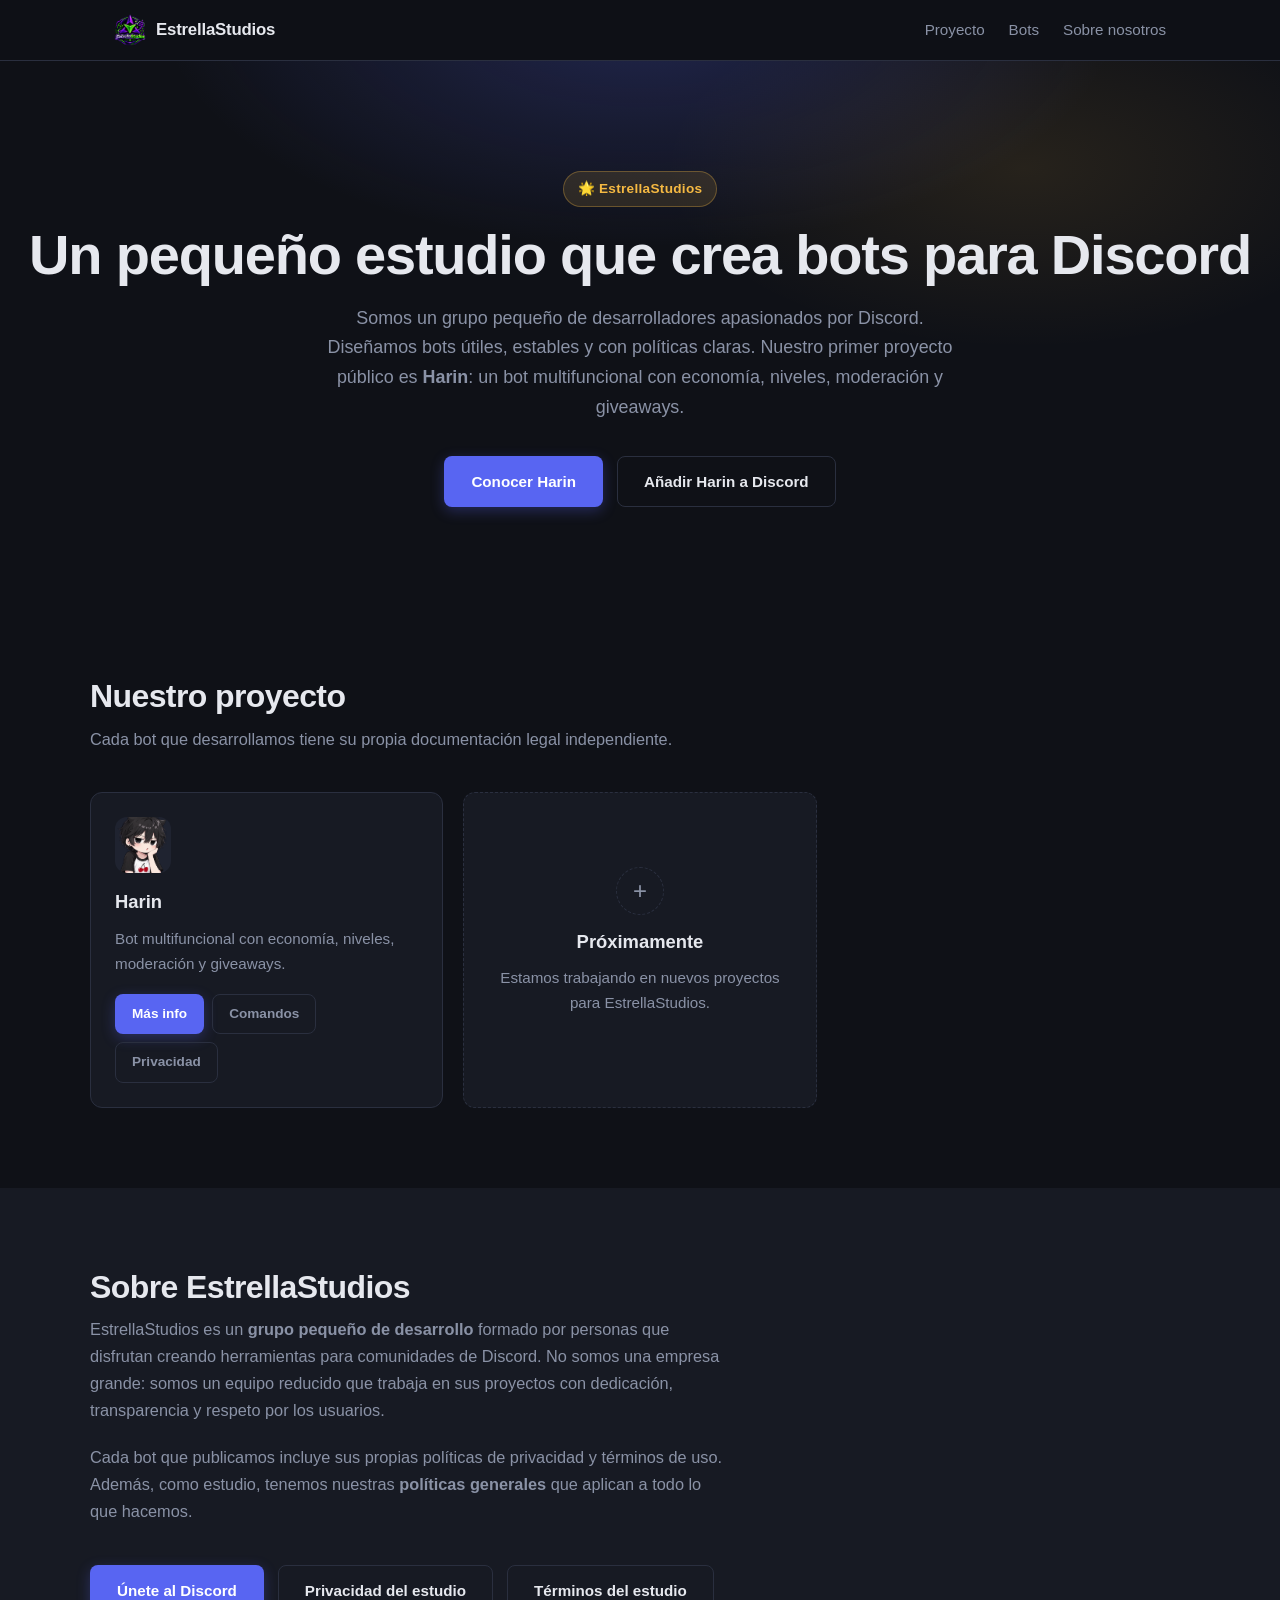
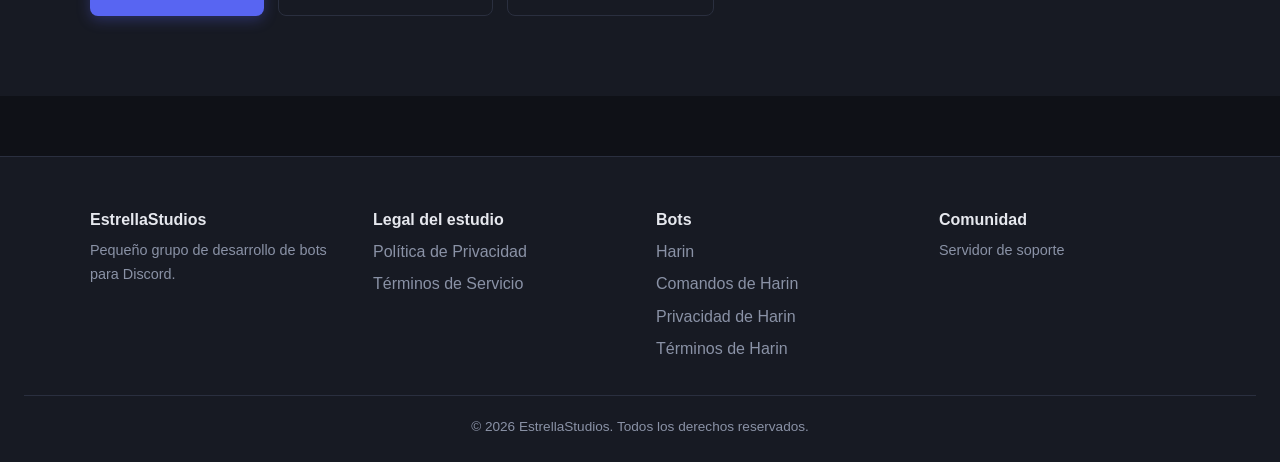
==== index.html @ bfef8b17 "web" ====
<!DOCTYPE html>
<html lang="es">
<head>
    <meta charset="UTF-8">
    <meta name="viewport" content="width=device-width, initial-scale=1.0">
    <title>EstrellaStudios — Bots para Discord</title>
    <meta name="description" content="EstrellaStudios es un pequeño grupo de desarrollo que crea bots para Discord. Conoce Harin, nuestro bot multifuncional con economía, niveles, moderación y giveaways.">
    <meta property="og:title" content="EstrellaStudios — Bots para Discord">
    <meta property="og:description" content="Pequeño grupo de desarrollo dedicado a crear bots para Discord.">
    <meta property="og:type" content="website">
    <link rel="icon" href="assets/img/logo.png" type="image/png">
    <link rel="apple-touch-icon" href="assets/img/logo.png">
    <link rel="stylesheet" href="assets/css/style.css">
</head>
<body>
    <nav class="navbar">
        <div class="nav-container">
            <a href="index.html" class="brand">
                <img src="assets/img/logo.png" alt="EstrellaStudios" height="32">
                <span>EstrellaStudios</span>
            </a>
            <button class="nav-toggle" aria-label="Abrir menú" onclick="document.body.classList.toggle('nav-open')">☰</button>
            <ul class="nav-links">
                <li><a href="#projects">Proyecto</a></li>
                <li><a href="bots/">Bots</a></li>
                <li><a href="#about">Sobre nosotros</a></li>
            </ul>
        </div>
    </nav>

    <header class="hero-home">
        <div class="hero-content">
            <span class="badge">🌟 EstrellaStudios</span>
            <h1>Un pequeño estudio que crea bots para Discord</h1>
            <p class="lead">
                Somos un grupo pequeño de desarrolladores apasionados por Discord.
                Diseñamos bots útiles, estables y con políticas claras.
                Nuestro primer proyecto público es <strong>Harin</strong>: un bot
                multifuncional con economía, niveles, moderación y giveaways.
            </p>
            <div class="hero-actions">
                <a href="bots/harin/" class="btn btn-primary">Conocer Harin</a>
                <a href="https://discord.com/oauth2/authorize?client_id=786265734493503530&scope=bot%20applications.commands"
                   class="btn btn-secondary" target="_blank" rel="noopener">
                    Añadir Harin a Discord
                </a>
            </div>
        </div>
    </header>

    <section id="projects" class="section">
        <div class="container">
            <h2 class="section-title">Nuestro proyecto</h2>
            <p class="section-subtitle">
                Cada bot que desarrollamos tiene su propia documentación legal independiente.
            </p>

            <div class="bot-grid">
                <article class="bot-card">
                    <img src="assets/img/bots/harin.png" alt="Harin" class="bot-logo"
                         onerror="this.style.display='none'">
                    <h3>Harin</h3>
                    <p>Bot multifuncional con economía, niveles, moderación y giveaways.</p>
                    <div class="bot-links">
                        <a href="bots/harin/" class="btn btn-small btn-primary">Más info</a>
                        <a href="bots/harin/commands.html" class="btn btn-small btn-ghost">Comandos</a>
                        <a href="bots/harin/privacy.html" class="btn btn-small btn-ghost">Privacidad</a>
                    </div>
                </article>

                <article class="bot-card bot-card-placeholder">
                    <div class="placeholder-icon">+</div>
                    <h3>Próximamente</h3>
                    <p>Estamos trabajando en nuevos proyectos para EstrellaStudios.</p>
                </article>
            </div>
        </div>
    </section>

    <section id="about" class="section section-alt">
        <div class="container">
            <h2 class="section-title">Sobre EstrellaStudios</h2>
            <p class="section-subtitle">
                EstrellaStudios es un <strong>grupo pequeño de desarrollo</strong> formado por
                personas que disfrutan creando herramientas para comunidades de Discord.
                No somos una empresa grande: somos un equipo reducido que trabaja en sus
                proyectos con dedicación, transparencia y respeto por los usuarios.
            </p>
            <p class="section-subtitle">
                Cada bot que publicamos incluye sus propias políticas de privacidad y términos
                de uso. Además, como estudio, tenemos nuestras <strong>políticas generales</strong>
                que aplican a todo lo que hacemos.
            </p>
            <div class="hero-actions" style="justify-content:flex-start;">
                <a href="https://discord.gg/yXWedmuSxE" class="btn btn-primary" target="_blank" rel="noopener">
                    Únete al Discord
                </a>
                <a href="estudio/privacy.html" class="btn btn-secondary">Privacidad del estudio</a>
                <a href="estudio/terms.html" class="btn btn-secondary">Términos del estudio</a>
            </div>
        </div>
    </section>

    <footer class="footer">
        <div class="container footer-grid">
            <div>
                <strong>EstrellaStudios</strong>
                <p class="footer-text">Pequeño grupo de desarrollo de bots para Discord.</p>
            </div>
            <div>
                <strong>Legal del estudio</strong>
                <ul>
                    <li><a href="estudio/privacy.html">Política de Privacidad</a></li>
                    <li><a href="estudio/terms.html">Términos de Servicio</a></li>
                </ul>
            </div>
            <div>
                <strong>Bots</strong>
                <ul>
                    <li><a href="bots/harin/">Harin</a></li>
                    <li><a href="bots/harin/commands.html">Comandos de Harin</a></li>
                    <li><a href="bots/harin/privacy.html">Privacidad de Harin</a></li>
                    <li><a href="bots/harin/terms.html">Términos de Harin</a></li>
                </ul>
            </div>
            <div>
                <strong>Comunidad</strong>
                <p class="footer-text">
                    <a href="https://discord.gg/yXWedmuSxE" target="_blank" rel="noopener">Servidor de soporte</a>
                </p>
            </div>
        </div>
        <div class="footer-bottom">© 2026 EstrellaStudios. Todos los derechos reservados.</div>
    </footer>

    <script src="assets/js/main.js"></script>
</body>
</html>
---- assets/css/style.css ----
/* ============================================
   EstrellaStudios — Estilos globales
   ============================================ */

:root {
    --color-bg: #0f1117;
    --color-surface: #171a23;
    --color-surface-2: #1f2330;
    --color-border: #2a2f3f;
    --color-text: #e6e8ee;
    --color-muted: #8a92a6;
    --color-primary: #5865F2;
    --color-primary-hover: #4752c4;
    --color-accent: #f5b942;
    --radius: 12px;
    --radius-sm: 8px;
    --shadow: 0 8px 24px rgba(0,0,0,.35);
    --shadow-sm: 0 4px 12px rgba(0,0,0,.25);
    --transition: .18s ease;
}

* { margin: 0; padding: 0; box-sizing: border-box; }

html, body {
    background: var(--color-bg);
    color: var(--color-text);
    font-family: -apple-system, BlinkMacSystemFont, "Segoe UI", Roboto, Inter, sans-serif;
    line-height: 1.65;
    -webkit-font-smoothing: antialiased;
    scroll-behavior: smooth;
}

a { color: var(--color-primary); text-decoration: none; transition: color var(--transition); }
a:hover { color: var(--color-primary-hover); }

/* ============ NAVBAR ============ */
.navbar {
    position: sticky; top: 0; z-index: 50;
    background: rgba(15,17,23,.85);
    backdrop-filter: blur(12px);
    -webkit-backdrop-filter: blur(12px);
    border-bottom: 1px solid var(--color-border);
}
.nav-container {
    max-width: 1100px; margin: 0 auto; padding: 14px 24px;
    display: flex; align-items: center; justify-content: space-between;
    position: relative;
}
.brand {
    display: flex; align-items: center; gap: 10px;
    color: var(--color-text); font-weight: 700;
    font-size: 1.05rem; letter-spacing: -.2px;
}
.brand img { border-radius: 6px; }
.nav-links { display: flex; gap: 24px; list-style: none; }
.nav-links a { color: var(--color-muted); font-size: .95rem; }
.nav-links a:hover { color: var(--color-text); }
.nav-toggle {
    display: none;
    background: transparent; border: 1px solid var(--color-border);
    color: var(--color-text); font-size: 1.2rem;
    padding: 6px 12px; border-radius: var(--radius-sm); cursor: pointer;
    transition: border-color var(--transition);
}
.nav-toggle:hover { border-color: var(--color-primary); }

/* ============ HERO HOME ============ */
.hero-home {
    padding: 110px 24px 90px;
    text-align: center;
    background:
      radial-gradient(800px 400px at 50% -10%, rgba(88,101,242,.25), transparent 60%),
      radial-gradient(600px 300px at 80% 20%, rgba(245,185,66,.10), transparent 60%);
}
.hero-home h1 {
    font-size: clamp(2rem, 5vw, 3.5rem);
    letter-spacing: -1.2px;
    line-height: 1.15;
    margin: 16px 0;
}
.hero-home .lead {
    color: var(--color-muted); max-width: 660px;
    margin: 0 auto 34px; font-size: 1.12rem;
}
.hero-actions {
    display: flex; gap: 14px; justify-content: center; flex-wrap: wrap;
}

.badge {
    display: inline-block;
    padding: 6px 14px;
    background: rgba(245,185,66,.12);
    color: var(--color-accent);
    border: 1px solid rgba(245,185,66,.3);
    border-radius: 999px;
    font-size: .85rem;
    font-weight: 600;
    letter-spacing: .3px;
}

/* ============ BOTONES ============ */
.btn {
    display: inline-block;
    padding: 12px 26px;
    border-radius: var(--radius-sm);
    font-weight: 600;
    font-size: .95rem;
    transition: transform var(--transition), background var(--transition), border-color var(--transition), box-shadow var(--transition);
    border: 1px solid transparent;
    cursor: pointer;
    white-space: nowrap;
}
.btn:hover { transform: translateY(-1px); }

/* Forzamos los colores correctos de botones, incluso dentro de .card */
.btn-primary,
a.btn-primary {
    background: var(--color-primary);
    color: #fff;
    box-shadow: 0 4px 14px rgba(88,101,242,.3);
}
.btn-primary:hover,
a.btn-primary:hover {
    background: var(--color-primary-hover);
    color: #fff;
    box-shadow: 0 6px 18px rgba(88,101,242,.4);
}

.btn-secondary,
a.btn-secondary {
    background: transparent;
    color: var(--color-text);
    border-color: var(--color-border);
}
.btn-secondary:hover,
a.btn-secondary:hover {
    border-color: var(--color-primary);
    color: var(--color-text);
}

.btn-small { padding: 8px 16px; font-size: .85rem; }

.btn-ghost,
a.btn-ghost {
    background: transparent;
    border: 1px solid var(--color-border);
    color: var(--color-muted);
}
.btn-ghost:hover,
a.btn-ghost:hover {
    border-color: var(--color-primary);
    color: var(--color-text);
}

/* ============ SECCIONES ============ */
.section { padding: 80px 24px; }
.section-alt { background: var(--color-surface); }
.container { max-width: 1100px; margin: 0 auto; }
.section-title {
    font-size: 2rem; margin-bottom: 10px;
    letter-spacing: -.6px; line-height: 1.2;
}
.section-subtitle {
    color: var(--color-muted); margin-bottom: 40px;
    max-width: 640px; font-size: 1.02rem;
}
.section-subtitle + .section-subtitle { margin-top: -20px; }

/* ============ GRID DE BOTS ============ */
.bot-grid {
    display: grid;
    grid-template-columns: repeat(auto-fill, minmax(280px, 1fr));
    gap: 20px;
}
.bot-card {
    background: var(--color-surface);
    border: 1px solid var(--color-border);
    border-radius: var(--radius);
    padding: 24px;
    transition: transform var(--transition), border-color var(--transition), box-shadow var(--transition);
    color: var(--color-text);
    display: block;
}
.bot-card:hover {
    transform: translateY(-3px);
    border-color: var(--color-primary);
    color: var(--color-text);
    box-shadow: var(--shadow-sm);
}
.bot-card h3 { margin-bottom: 8px; color: var(--color-text); font-size: 1.15rem; }
.bot-card p { color: var(--color-muted); font-size: .95rem; margin-bottom: 18px; }
.bot-logo {
    width: 56px; height: 56px; border-radius: 12px;
    margin-bottom: 14px; object-fit: cover;
    background: var(--color-surface-2);
    display: block;
}
.bot-links { display: flex; gap: 8px; flex-wrap: wrap; }

.bot-card-placeholder {
    display: flex; flex-direction: column;
    align-items: center; justify-content: center;
    text-align: center;
    border-style: dashed;
    color: var(--color-muted);
}
.bot-card-placeholder:hover { border-color: var(--color-border); transform: none; box-shadow: none; }
.placeholder-icon {
    width: 48px; height: 48px;
    display: grid; place-items: center;
    border-radius: 50%;
    border: 1px dashed var(--color-border);
    font-size: 1.5rem; margin-bottom: 12px;
}

/* ============ HERO BOT ============ */
.hero-bot {
    padding: 70px 24px;
    max-width: 1100px;
    margin: 0 auto;
    display: flex; align-items: center; justify-content: space-between;
    gap: 24px; flex-wrap: wrap;
    border-bottom: 1px solid var(--color-border);
}
.bot-header { display: flex; align-items: center; gap: 20px; }
.bot-avatar {
    width: 84px; height: 84px; border-radius: 18px;
    border: 2px solid var(--color-border); object-fit: cover;
    background: var(--color-surface-2);
}
.tagline { color: var(--color-muted); }
.tagline code {
    background: var(--color-surface-2);
    color: var(--color-accent);
    padding: 2px 6px;
    border-radius: 4px;
    font-size: .88em;
    font-family: "SF Mono", Monaco, "Cascadia Code", Consolas, monospace;
    border: 1px solid var(--color-border);
}

/* ============ CARDS ============ */
.card {
    background: var(--color-surface);
    border: 1px solid var(--color-border);
    border-radius: var(--radius);
    padding: 32px;
    margin-bottom: 24px;
    box-shadow: var(--shadow);
}
.card h1 { font-size: 2rem; margin-bottom: 8px; letter-spacing: -.5px; line-height: 1.2; }
.card h2 { font-size: 1.3rem; margin: 28px 0 10px; color: var(--color-text); letter-spacing: -.2px; }
.card h2:first-of-type { margin-top: 22px; }
.card h3 { font-size: 1.05rem; margin: 20px 0 6px; color: var(--color-text); }
.card p, .card li { color: var(--color-muted); }
.card p + p { margin-top: 12px; }
.card ul { padding-left: 22px; margin-top: 8px; }
.card li + li { margin-top: 6px; }

/* Enlaces dentro de .card: solo los que NO son botones */
.card a:not(.btn) { color: var(--color-primary); }
.card a:not(.btn):hover { text-decoration: underline; }

.card code {
    background: var(--color-surface-2);
    color: var(--color-accent);
    padding: 2px 6px;
    border-radius: 4px;
    font-size: .88em;
    font-family: "SF Mono", Monaco, "Cascadia Code", Consolas, monospace;
    border: 1px solid var(--color-border);
}

.links { display: flex; gap: 16px; margin-top: 20px; flex-wrap: wrap; }
.link-card {
    flex: 1 1 220px;
    display: flex; flex-direction: column; gap: 4px;
    padding: 18px 20px;
    background: var(--color-surface-2);
    border: 1px solid var(--color-border);
    border-radius: 10px;
    color: var(--color-text);
    transition: border-color var(--transition), background var(--transition), transform var(--transition);
}
.link-card:hover {
    border-color: var(--color-primary);
    background: #232838;
    color: var(--color-text);
    transform: translateY(-2px);
}
.link-card strong { color: var(--color-text); }
.link-card span { color: var(--color-muted); font-size: .88rem; }

/* ============ PÁGINA DE COMANDOS ============ */
.search-wrap { margin-bottom: 20px; }

.search-input {
    width: 100%;
    padding: 14px 18px;
    background: var(--color-surface);
    border: 1px solid var(--color-border);
    border-radius: 10px;
    color: var(--color-text);
    font-size: 1rem;
    font-family: inherit;
    outline: none;
    transition: border-color var(--transition), box-shadow var(--transition);
}
.search-input:focus {
    border-color: var(--color-primary);
    box-shadow: 0 0 0 3px rgba(88,101,242,.15);
}
.search-input::placeholder { color: var(--color-muted); }

.filters {
    display: flex;
    flex-wrap: wrap;
    gap: 8px;
    margin-bottom: 36px;
}
.filter-btn {
    padding: 8px 16px;
    background: var(--color-surface);
    border: 1px solid var(--color-border);
    border-radius: 999px;
    color: var(--color-muted);
    font-size: .88rem;
    font-weight: 500;
    font-family: inherit;
    cursor: pointer;
    transition: all var(--transition);
}
.filter-btn:hover {
    border-color: var(--color-primary);
    color: var(--color-text);
}
.filter-btn.active {
    background: var(--color-primary);
    border-color: var(--color-primary);
    color: #fff;
    box-shadow: 0 4px 12px rgba(88,101,242,.3);
}

.cmd-category { margin-bottom: 44px; }
.cmd-title {
    font-size: 1.4rem;
    margin-bottom: 16px;
    letter-spacing: -.3px;
    color: var(--color-text);
    display: flex;
    align-items: center;
    gap: 8px;
}
.cmd-grid {
    display: grid;
    grid-template-columns: repeat(auto-fill, minmax(260px, 1fr));
    gap: 14px;
}
.cmd-card {
    background: var(--color-surface);
    border: 1px solid var(--color-border);
    border-radius: 10px;
    padding: 16px 18px;
    transition: border-color var(--transition), transform var(--transition), box-shadow var(--transition);
}
.cmd-card:hover {
    border-color: var(--color-primary);
    transform: translateY(-2px);
    box-shadow: var(--shadow-sm);
}
.cmd-name {
    display: inline-block;
    background: var(--color-surface-2);
    color: var(--color-accent);
    padding: 4px 10px;
    border-radius: 6px;
    font-family: "SF Mono", Monaco, "Cascadia Code", Consolas, monospace;
    font-size: .88rem;
    border: 1px solid var(--color-border);
    margin-bottom: 8px;
}
.cmd-card p {
    color: var(--color-muted);
    font-size: .92rem;
    margin: 0;
    line-height: 1.5;
}
.no-results {
    text-align: center;
    color: var(--color-muted);
    padding: 40px 0;
    font-size: 1rem;
}

/* ============ FOOTER ============ */
.footer {
    border-top: 1px solid var(--color-border);
    padding: 50px 24px 24px;
    background: var(--color-surface);
    margin-top: 60px;
}
.footer-grid {
    display: grid;
    grid-template-columns: repeat(auto-fit, minmax(200px, 1fr));
    gap: 32px; margin-bottom: 32px;
}
.footer-grid strong { display: block; margin-bottom: 6px; color: var(--color-text); }
.footer-grid ul { list-style: none; }
.footer-grid li { margin-top: 6px; }
.footer-grid a { color: var(--color-muted); }
.footer-grid a:hover { color: var(--color-text); }
.footer-text { color: var(--color-muted); font-size: .9rem; margin-top: 6px; }
.footer-bottom {
    text-align: center; color: var(--color-muted);
    font-size: .85rem; padding-top: 20px;
    border-top: 1px solid var(--color-border);
}

/* ============ RESPONSIVE ============ */
@media (max-width: 720px) {
    .nav-toggle { display: inline-block; }
    .nav-links {
        display: none;
        position: absolute; top: 100%; left: 0; right: 0;
        flex-direction: column; gap: 0;
        background: var(--color-surface);
        border-bottom: 1px solid var(--color-border);
        padding: 8px 0;
    }
    .nav-links li { padding: 12px 24px; border-top: 1px solid var(--color-border); }
    .nav-links li:first-child { border-top: none; }
    body.nav-open .nav-links { display: flex; }

    .hero-bot { flex-direction: column; align-items: flex-start; }
    .section { padding: 60px 20px; }
    .card { padding: 24px; }
    .section-title { font-size: 1.7rem; }
    .hero-home h1 { font-size: 2rem; }

    .cmd-grid { grid-template-columns: 1fr; }
    .filter-btn { font-size: .82rem; padding: 6px 12px; }
    .footer-grid { grid-template-columns: 1fr 1fr; }
}

@media (max-width: 420px) {
    .footer-grid { grid-template-columns: 1fr; }
    .hero-actions { flex-direction: column; align-items: stretch; }
    .hero-actions .btn { text-align: center; }
}
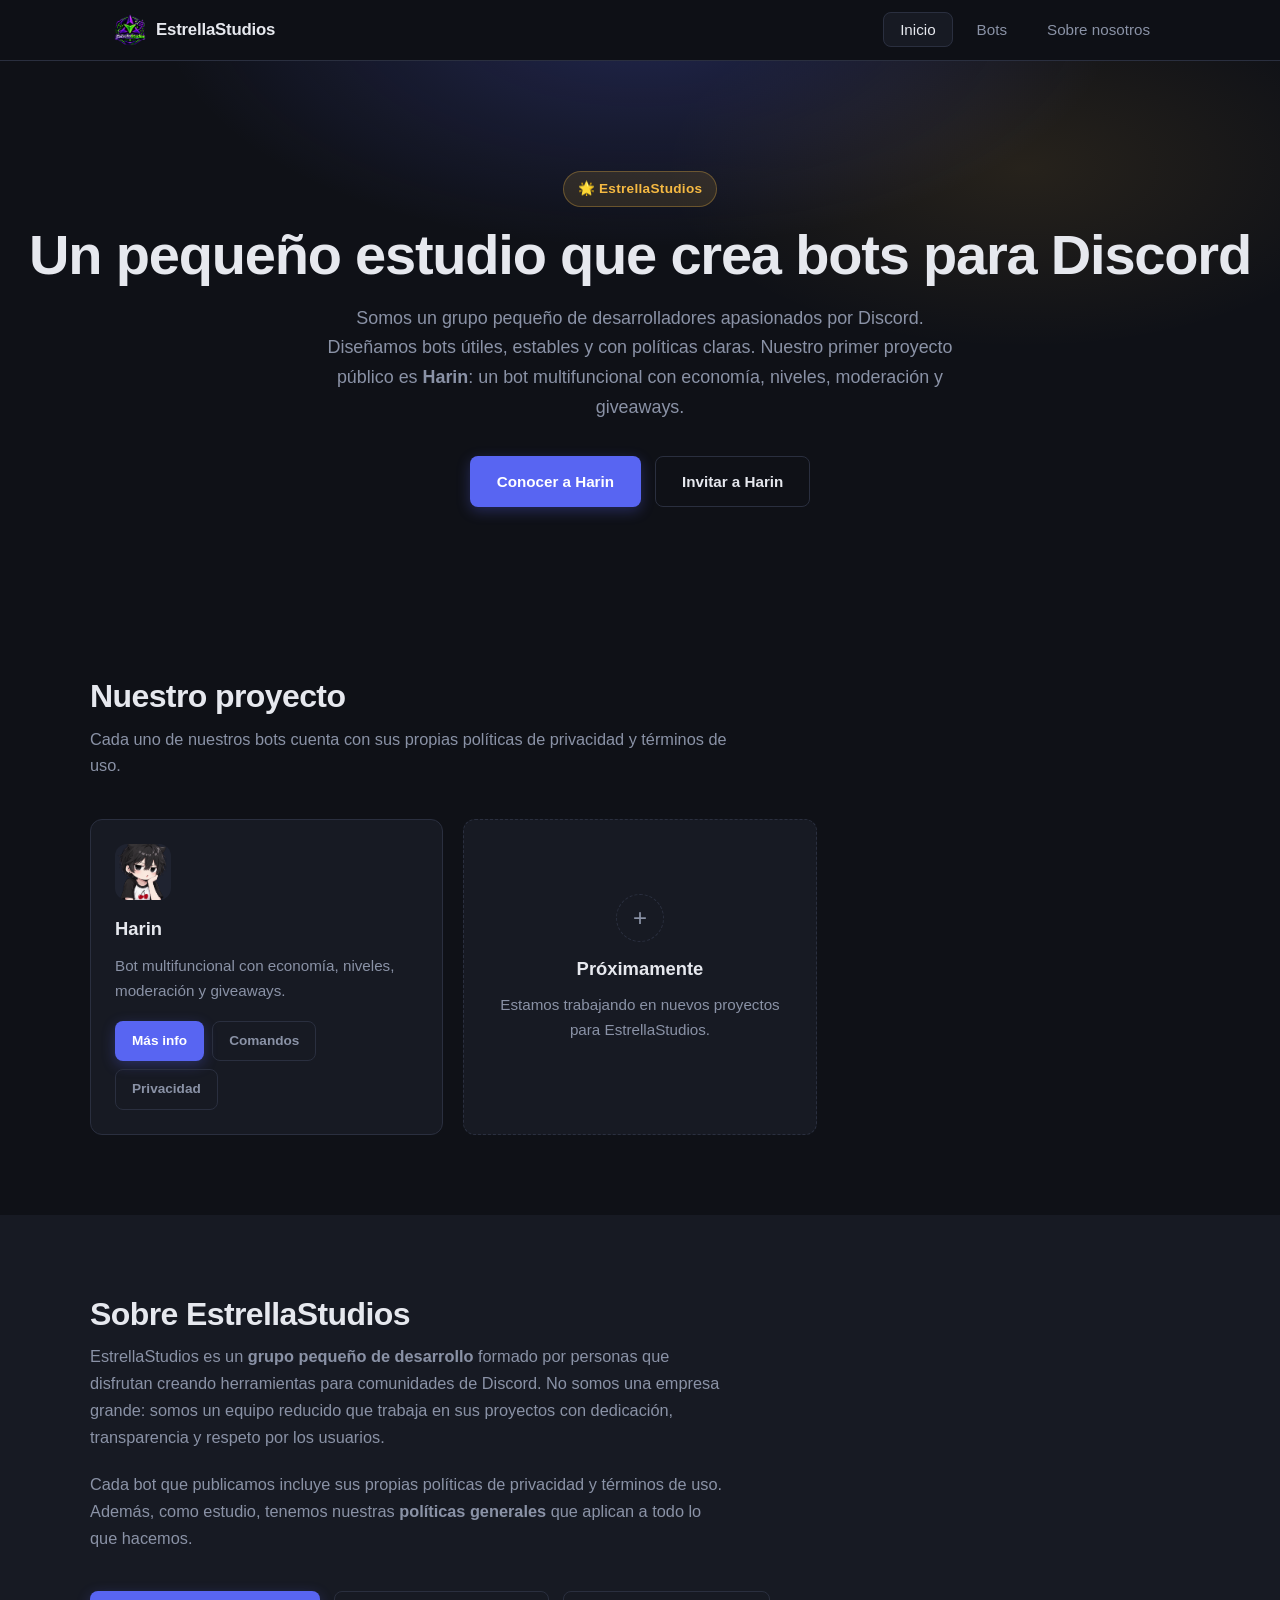
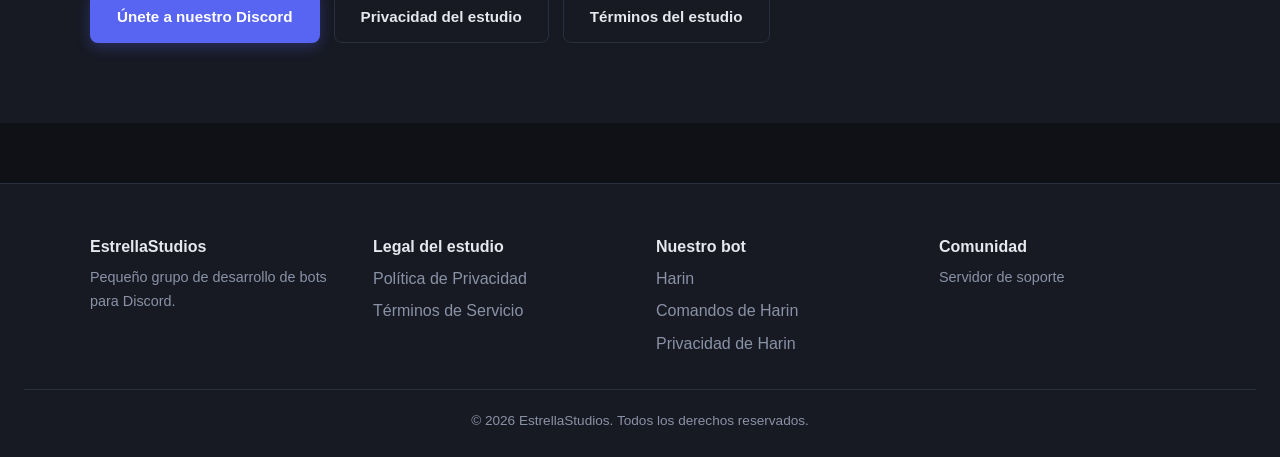
==== commit 972b19be: "Cambios en diceño" ====
--- a/index.html
+++ b/index.html
@@ -21,7 +21,7 @@
             </a>
             <button class="nav-toggle" aria-label="Abrir menú" onclick="document.body.classList.toggle('nav-open')">☰</button>
             <ul class="nav-links">
-                <li><a href="#projects">Proyecto</a></li>
+                <li><a href="index.html" class="active">Inicio</a></li>
                 <li><a href="bots/">Bots</a></li>
                 <li><a href="#about">Sobre nosotros</a></li>
             </ul>
@@ -39,10 +39,10 @@
                 multifuncional con economía, niveles, moderación y giveaways.
             </p>
             <div class="hero-actions">
-                <a href="bots/harin/" class="btn btn-primary">Conocer Harin</a>
-                <a href="https://discord.com/oauth2/authorize?client_id=786265734493503530&scope=bot%20applications.commands"
+                <a href="bots/harin/" class="btn btn-primary">Conocer a Harin</a>
+                <a href="https://discord.com/oauth2/authorize?client_id=786265734493503530"
                    class="btn btn-secondary" target="_blank" rel="noopener">
-                    Añadir Harin a Discord
+                     Invitar a Harin
                 </a>
             </div>
         </div>
@@ -52,7 +52,7 @@
         <div class="container">
             <h2 class="section-title">Nuestro proyecto</h2>
             <p class="section-subtitle">
-                Cada bot que desarrollamos tiene su propia documentación legal independiente.
+                Cada uno de nuestros bots cuenta con sus propias políticas de privacidad y términos de uso.
             </p>
 
             <div class="bot-grid">
@@ -93,7 +93,7 @@
             </p>
             <div class="hero-actions" style="justify-content:flex-start;">
                 <a href="https://discord.gg/yXWedmuSxE" class="btn btn-primary" target="_blank" rel="noopener">
-                    Únete al Discord
+                    Únete a nuestro Discord
                 </a>
                 <a href="estudio/privacy.html" class="btn btn-secondary">Privacidad del estudio</a>
                 <a href="estudio/terms.html" class="btn btn-secondary">Términos del estudio</a>
@@ -115,12 +115,11 @@
                 </ul>
             </div>
             <div>
-                <strong>Bots</strong>
+                <strong>Nuestro bot</strong>
                 <ul>
                     <li><a href="bots/harin/">Harin</a></li>
                     <li><a href="bots/harin/commands.html">Comandos de Harin</a></li>
                     <li><a href="bots/harin/privacy.html">Privacidad de Harin</a></li>
-                    <li><a href="bots/harin/terms.html">Términos de Harin</a></li>
                 </ul>
             </div>
             <div>
--- a/assets/css/style.css
+++ b/assets/css/style.css
@@ -52,201 +52,137 @@
     font-size: 1.05rem; letter-spacing: -.2px;
 }
 .brand img { border-radius: 6px; }
-.nav-links { display: flex; gap: 24px; list-style: none; }
-.nav-links a { color: var(--color-muted); font-size: .95rem; }
-.nav-links a:hover { color: var(--color-text); }
+.nav-links { display: flex; gap: 8px; list-style: none; align-items: center; }
+.nav-links a {
+    color: var(--color-muted); font-size: .95rem; font-weight: 500;
+    padding: 8px 16px; border-radius: var(--radius-sm);
+    transition: all var(--transition);
+}
+.nav-links a:hover { color: var(--color-text); background: var(--color-surface-2); }
+.nav-links a.active { color: var(--color-text); background: var(--color-surface); border: 1px solid var(--color-border); }
+
 .nav-toggle {
-    display: none;
-    background: transparent; border: 1px solid var(--color-border);
-    color: var(--color-text); font-size: 1.2rem;
-    padding: 6px 12px; border-radius: var(--radius-sm); cursor: pointer;
-    transition: border-color var(--transition);
+    display: none; background: transparent; border: 1px solid var(--color-border);
+    color: var(--color-text); font-size: 1.2rem; padding: 6px 12px;
+    border-radius: var(--radius-sm); cursor: pointer; transition: border-color var(--transition);
 }
 .nav-toggle:hover { border-color: var(--color-primary); }
 
 /* ============ HERO HOME ============ */
 .hero-home {
-    padding: 110px 24px 90px;
-    text-align: center;
+    padding: 110px 24px 90px; text-align: center;
     background:
       radial-gradient(800px 400px at 50% -10%, rgba(88,101,242,.25), transparent 60%),
       radial-gradient(600px 300px at 80% 20%, rgba(245,185,66,.10), transparent 60%);
 }
 .hero-home h1 {
-    font-size: clamp(2rem, 5vw, 3.5rem);
-    letter-spacing: -1.2px;
-    line-height: 1.15;
-    margin: 16px 0;
-}
-.hero-home .lead {
-    color: var(--color-muted); max-width: 660px;
-    margin: 0 auto 34px; font-size: 1.12rem;
-}
-.hero-actions {
-    display: flex; gap: 14px; justify-content: center; flex-wrap: wrap;
-}
+    font-size: clamp(2rem, 5vw, 3.5rem); letter-spacing: -1.2px;
+    line-height: 1.15; margin: 16px 0;
+}
+.hero-home .lead { color: var(--color-muted); max-width: 660px; margin: 0 auto 34px; font-size: 1.12rem; }
+.hero-actions { display: flex; gap: 14px; justify-content: center; flex-wrap: wrap; }
 
 .badge {
-    display: inline-block;
-    padding: 6px 14px;
-    background: rgba(245,185,66,.12);
-    color: var(--color-accent);
-    border: 1px solid rgba(245,185,66,.3);
-    border-radius: 999px;
-    font-size: .85rem;
-    font-weight: 600;
-    letter-spacing: .3px;
+    display: inline-block; padding: 6px 14px;
+    background: rgba(245,185,66,.12); color: var(--color-accent);
+    border: 1px solid rgba(245,185,66,.3); border-radius: 999px;
+    font-size: .85rem; font-weight: 600; letter-spacing: .3px;
 }
 
 /* ============ BOTONES ============ */
 .btn {
-    display: inline-block;
-    padding: 12px 26px;
-    border-radius: var(--radius-sm);
-    font-weight: 600;
-    font-size: .95rem;
+    display: inline-block; padding: 12px 26px; border-radius: var(--radius-sm);
+    font-weight: 600; font-size: .95rem;
     transition: transform var(--transition), background var(--transition), border-color var(--transition), box-shadow var(--transition);
-    border: 1px solid transparent;
-    cursor: pointer;
-    white-space: nowrap;
+    border: 1px solid transparent; cursor: pointer; white-space: nowrap;
 }
 .btn:hover { transform: translateY(-1px); }
 
-/* Forzamos los colores correctos de botones, incluso dentro de .card */
-.btn-primary,
-a.btn-primary {
-    background: var(--color-primary);
-    color: #fff;
+/* Protegemos los botones para que no hereden el azul de los enlaces */
+a.btn-primary, .btn-primary {
+    background: var(--color-primary); color: #fff;
     box-shadow: 0 4px 14px rgba(88,101,242,.3);
 }
-.btn-primary:hover,
-a.btn-primary:hover {
-    background: var(--color-primary-hover);
-    color: #fff;
+a.btn-primary:hover, .btn-primary:hover {
+    background: var(--color-primary-hover); color: #fff;
     box-shadow: 0 6px 18px rgba(88,101,242,.4);
 }
 
-.btn-secondary,
-a.btn-secondary {
-    background: transparent;
-    color: var(--color-text);
-    border-color: var(--color-border);
-}
-.btn-secondary:hover,
-a.btn-secondary:hover {
-    border-color: var(--color-primary);
-    color: var(--color-text);
+a.btn-secondary, .btn-secondary {
+    background: transparent; color: var(--color-text); border-color: var(--color-border);
+}
+a.btn-secondary:hover, .btn-secondary:hover {
+    border-color: var(--color-primary); color: var(--color-text);
 }
 
 .btn-small { padding: 8px 16px; font-size: .85rem; }
 
-.btn-ghost,
-a.btn-ghost {
-    background: transparent;
-    border: 1px solid var(--color-border);
-    color: var(--color-muted);
-}
-.btn-ghost:hover,
-a.btn-ghost:hover {
-    border-color: var(--color-primary);
-    color: var(--color-text);
+a.btn-ghost, .btn-ghost {
+    background: transparent; border: 1px solid var(--color-border); color: var(--color-muted);
+}
+a.btn-ghost:hover, .btn-ghost:hover {
+    border-color: var(--color-primary); color: var(--color-text);
 }
 
 /* ============ SECCIONES ============ */
 .section { padding: 80px 24px; }
 .section-alt { background: var(--color-surface); }
 .container { max-width: 1100px; margin: 0 auto; }
-.section-title {
-    font-size: 2rem; margin-bottom: 10px;
-    letter-spacing: -.6px; line-height: 1.2;
-}
-.section-subtitle {
-    color: var(--color-muted); margin-bottom: 40px;
-    max-width: 640px; font-size: 1.02rem;
-}
+.section-title { font-size: 2rem; margin-bottom: 10px; letter-spacing: -.6px; line-height: 1.2; }
+.section-subtitle { color: var(--color-muted); margin-bottom: 40px; max-width: 640px; font-size: 1.02rem; }
 .section-subtitle + .section-subtitle { margin-top: -20px; }
 
 /* ============ GRID DE BOTS ============ */
-.bot-grid {
-    display: grid;
-    grid-template-columns: repeat(auto-fill, minmax(280px, 1fr));
-    gap: 20px;
-}
+.bot-grid { display: grid; grid-template-columns: repeat(auto-fill, minmax(280px, 1fr)); gap: 20px; }
 .bot-card {
-    background: var(--color-surface);
-    border: 1px solid var(--color-border);
-    border-radius: var(--radius);
-    padding: 24px;
+    background: var(--color-surface); border: 1px solid var(--color-border);
+    border-radius: var(--radius); padding: 24px;
     transition: transform var(--transition), border-color var(--transition), box-shadow var(--transition);
-    color: var(--color-text);
-    display: block;
+    color: var(--color-text); display: block;
 }
 .bot-card:hover {
-    transform: translateY(-3px);
-    border-color: var(--color-primary);
-    color: var(--color-text);
-    box-shadow: var(--shadow-sm);
+    transform: translateY(-3px); border-color: var(--color-primary);
+    color: var(--color-text); box-shadow: var(--shadow-sm);
 }
 .bot-card h3 { margin-bottom: 8px; color: var(--color-text); font-size: 1.15rem; }
 .bot-card p { color: var(--color-muted); font-size: .95rem; margin-bottom: 18px; }
-.bot-logo {
-    width: 56px; height: 56px; border-radius: 12px;
-    margin-bottom: 14px; object-fit: cover;
-    background: var(--color-surface-2);
-    display: block;
-}
+.bot-logo { width: 56px; height: 56px; border-radius: 12px; margin-bottom: 14px; object-fit: cover; background: var(--color-surface-2); display: block; }
 .bot-links { display: flex; gap: 8px; flex-wrap: wrap; }
 
 .bot-card-placeholder {
-    display: flex; flex-direction: column;
-    align-items: center; justify-content: center;
-    text-align: center;
-    border-style: dashed;
-    color: var(--color-muted);
+    display: flex; flex-direction: column; align-items: center; justify-content: center;
+    text-align: center; border-style: dashed; color: var(--color-muted);
 }
 .bot-card-placeholder:hover { border-color: var(--color-border); transform: none; box-shadow: none; }
 .placeholder-icon {
-    width: 48px; height: 48px;
-    display: grid; place-items: center;
-    border-radius: 50%;
-    border: 1px dashed var(--color-border);
+    width: 48px; height: 48px; display: grid; place-items: center;
+    border-radius: 50%; border: 1px dashed var(--color-border);
     font-size: 1.5rem; margin-bottom: 12px;
 }
 
 /* ============ HERO BOT ============ */
 .hero-bot {
-    padding: 70px 24px;
-    max-width: 1100px;
-    margin: 0 auto;
+    padding: 70px 24px; max-width: 1100px; margin: 0 auto;
     display: flex; align-items: center; justify-content: space-between;
-    gap: 24px; flex-wrap: wrap;
-    border-bottom: 1px solid var(--color-border);
+    gap: 24px; flex-wrap: wrap; border-bottom: 1px solid var(--color-border);
 }
 .bot-header { display: flex; align-items: center; gap: 20px; }
 .bot-avatar {
     width: 84px; height: 84px; border-radius: 18px;
-    border: 2px solid var(--color-border); object-fit: cover;
-    background: var(--color-surface-2);
+    border: 2px solid var(--color-border); object-fit: cover; background: var(--color-surface-2);
 }
 .tagline { color: var(--color-muted); }
 .tagline code {
-    background: var(--color-surface-2);
-    color: var(--color-accent);
-    padding: 2px 6px;
-    border-radius: 4px;
-    font-size: .88em;
+    background: var(--color-surface-2); color: var(--color-accent);
+    padding: 2px 6px; border-radius: 4px; font-size: .88em;
     font-family: "SF Mono", Monaco, "Cascadia Code", Consolas, monospace;
     border: 1px solid var(--color-border);
 }
 
 /* ============ CARDS ============ */
 .card {
-    background: var(--color-surface);
-    border: 1px solid var(--color-border);
-    border-radius: var(--radius);
-    padding: 32px;
-    margin-bottom: 24px;
-    box-shadow: var(--shadow);
+    background: var(--color-surface); border: 1px solid var(--color-border);
+    border-radius: var(--radius); padding: 32px; margin-bottom: 24px; box-shadow: var(--shadow);
 }
 .card h1 { font-size: 2rem; margin-bottom: 8px; letter-spacing: -.5px; line-height: 1.2; }
 .card h2 { font-size: 1.3rem; margin: 28px 0 10px; color: var(--color-text); letter-spacing: -.2px; }
@@ -257,20 +193,18 @@
 .card ul { padding-left: 22px; margin-top: 8px; }
 .card li + li { margin-top: 6px; }
 
-/* Enlaces dentro de .card: solo los que NO son botones */
-.card a:not(.btn) { color: var(--color-primary); }
-.card a:not(.btn):hover { text-decoration: underline; }
+/* Solo los enlaces de texto se ponen azules, NO los botones */
+.card a:not(.btn):not(.link-card) { color: var(--color-primary); }
+.card a:not(.btn):not(.link-card):hover { text-decoration: underline; }
 
 .card code {
-    background: var(--color-surface-2);
-    color: var(--color-accent);
-    padding: 2px 6px;
-    border-radius: 4px;
-    font-size: .88em;
+    background: var(--color-surface-2); color: var(--color-accent);
+    padding: 2px 6px; border-radius: 4px; font-size: .88em;
     font-family: "SF Mono", Monaco, "Cascadia Code", Consolas, monospace;
     border: 1px solid var(--color-border);
 }
 
+/* ============ ENLACES DE DOCUMENTACIÓN (TARJETAS RESTAURADAS) ============ */
 .links { display: flex; gap: 16px; margin-top: 20px; flex-wrap: wrap; }
 .link-card {
     flex: 1 1 220px;
@@ -291,119 +225,69 @@
 .link-card strong { color: var(--color-text); }
 .link-card span { color: var(--color-muted); font-size: .88rem; }
 
+/* ============ FECHA DE ACTUALIZACIÓN (RESALTADO SUTIL) ============ */
+.last-updated {
+    display: inline-block;
+    font-size: 0.9rem;
+    color: var(--color-accent); /* Color dorado suave */
+    margin-bottom: 28px;
+    font-weight: 500;
+    border-left: 3px solid var(--color-accent); /* Línea elegante a la izquierda */
+    padding-left: 12px;
+    letter-spacing: 0.2px;
+}
+
 /* ============ PÁGINA DE COMANDOS ============ */
 .search-wrap { margin-bottom: 20px; }
-
 .search-input {
-    width: 100%;
-    padding: 14px 18px;
-    background: var(--color-surface);
-    border: 1px solid var(--color-border);
-    border-radius: 10px;
-    color: var(--color-text);
-    font-size: 1rem;
-    font-family: inherit;
-    outline: none;
-    transition: border-color var(--transition), box-shadow var(--transition);
-}
-.search-input:focus {
-    border-color: var(--color-primary);
-    box-shadow: 0 0 0 3px rgba(88,101,242,.15);
-}
+    width: 100%; padding: 14px 18px; background: var(--color-surface);
+    border: 1px solid var(--color-border); border-radius: 10px;
+    color: var(--color-text); font-size: 1rem; font-family: inherit;
+    outline: none; transition: border-color var(--transition), box-shadow var(--transition);
+}
+.search-input:focus { border-color: var(--color-primary); box-shadow: 0 0 0 3px rgba(88,101,242,.15); }
 .search-input::placeholder { color: var(--color-muted); }
 
-.filters {
-    display: flex;
-    flex-wrap: wrap;
-    gap: 8px;
-    margin-bottom: 36px;
-}
+.filters { display: flex; flex-wrap: wrap; gap: 8px; margin-bottom: 36px; }
 .filter-btn {
-    padding: 8px 16px;
-    background: var(--color-surface);
-    border: 1px solid var(--color-border);
-    border-radius: 999px;
-    color: var(--color-muted);
-    font-size: .88rem;
-    font-weight: 500;
-    font-family: inherit;
-    cursor: pointer;
-    transition: all var(--transition);
-}
-.filter-btn:hover {
-    border-color: var(--color-primary);
-    color: var(--color-text);
-}
+    padding: 8px 16px; background: var(--color-surface);
+    border: 1px solid var(--color-border); border-radius: 999px;
+    color: var(--color-muted); font-size: .88rem; font-weight: 500;
+    font-family: inherit; cursor: pointer; transition: all var(--transition);
+}
+.filter-btn:hover { border-color: var(--color-primary); color: var(--color-text); }
 .filter-btn.active {
-    background: var(--color-primary);
-    border-color: var(--color-primary);
-    color: #fff;
-    box-shadow: 0 4px 12px rgba(88,101,242,.3);
+    background: var(--color-primary); border-color: var(--color-primary);
+    color: #fff; box-shadow: 0 4px 12px rgba(88,101,242,.3);
 }
 
 .cmd-category { margin-bottom: 44px; }
 .cmd-title {
-    font-size: 1.4rem;
-    margin-bottom: 16px;
-    letter-spacing: -.3px;
-    color: var(--color-text);
-    display: flex;
-    align-items: center;
-    gap: 8px;
-}
-.cmd-grid {
-    display: grid;
-    grid-template-columns: repeat(auto-fill, minmax(260px, 1fr));
-    gap: 14px;
-}
+    font-size: 1.4rem; margin-bottom: 16px; letter-spacing: -.3px;
+    color: var(--color-text); display: flex; align-items: center; gap: 8px;
+}
+.cmd-grid { display: grid; grid-template-columns: repeat(auto-fill, minmax(260px, 1fr)); gap: 14px; }
 .cmd-card {
-    background: var(--color-surface);
-    border: 1px solid var(--color-border);
-    border-radius: 10px;
-    padding: 16px 18px;
+    background: var(--color-surface); border: 1px solid var(--color-border);
+    border-radius: 10px; padding: 16px 18px;
     transition: border-color var(--transition), transform var(--transition), box-shadow var(--transition);
 }
-.cmd-card:hover {
-    border-color: var(--color-primary);
-    transform: translateY(-2px);
-    box-shadow: var(--shadow-sm);
-}
+.cmd-card:hover { border-color: var(--color-primary); transform: translateY(-2px); box-shadow: var(--shadow-sm); }
 .cmd-name {
-    display: inline-block;
-    background: var(--color-surface-2);
-    color: var(--color-accent);
-    padding: 4px 10px;
-    border-radius: 6px;
+    display: inline-block; background: var(--color-surface-2); color: var(--color-accent);
+    padding: 4px 10px; border-radius: 6px;
     font-family: "SF Mono", Monaco, "Cascadia Code", Consolas, monospace;
-    font-size: .88rem;
-    border: 1px solid var(--color-border);
-    margin-bottom: 8px;
-}
-.cmd-card p {
-    color: var(--color-muted);
-    font-size: .92rem;
-    margin: 0;
-    line-height: 1.5;
-}
-.no-results {
-    text-align: center;
-    color: var(--color-muted);
-    padding: 40px 0;
-    font-size: 1rem;
-}
+    font-size: .88rem; border: 1px solid var(--color-border); margin-bottom: 8px;
+}
+.cmd-card p { color: var(--color-muted); font-size: .92rem; margin: 0; line-height: 1.5; }
+.no-results { text-align: center; color: var(--color-muted); padding: 40px 0; font-size: 1rem; }
 
 /* ============ FOOTER ============ */
 .footer {
     border-top: 1px solid var(--color-border);
-    padding: 50px 24px 24px;
-    background: var(--color-surface);
-    margin-top: 60px;
-}
-.footer-grid {
-    display: grid;
-    grid-template-columns: repeat(auto-fit, minmax(200px, 1fr));
-    gap: 32px; margin-bottom: 32px;
-}
+    padding: 50px 24px 24px; background: var(--color-surface); margin-top: 60px;
+}
+.footer-grid { display: grid; grid-template-columns: repeat(auto-fit, minmax(200px, 1fr)); gap: 32px; margin-bottom: 32px; }
 .footer-grid strong { display: block; margin-bottom: 6px; color: var(--color-text); }
 .footer-grid ul { list-style: none; }
 .footer-grid li { margin-top: 6px; }
@@ -412,23 +296,22 @@
 .footer-text { color: var(--color-muted); font-size: .9rem; margin-top: 6px; }
 .footer-bottom {
     text-align: center; color: var(--color-muted);
-    font-size: .85rem; padding-top: 20px;
-    border-top: 1px solid var(--color-border);
+    font-size: .85rem; padding-top: 20px; border-top: 1px solid var(--color-border);
 }
 
 /* ============ RESPONSIVE ============ */
 @media (max-width: 720px) {
     .nav-toggle { display: inline-block; }
     .nav-links {
-        display: none;
-        position: absolute; top: 100%; left: 0; right: 0;
-        flex-direction: column; gap: 0;
-        background: var(--color-surface);
-        border-bottom: 1px solid var(--color-border);
-        padding: 8px 0;
+        display: none; position: absolute; top: 100%; left: 0; right: 0;
+        flex-direction: column; gap: 4px; background: var(--color-surface);
+        border-bottom: 1px solid var(--color-border); padding: 12px 16px; box-shadow: var(--shadow);
     }
-    .nav-links li { padding: 12px 24px; border-top: 1px solid var(--color-border); }
-    .nav-links li:first-child { border-top: none; }
+    .nav-links li { width: 100%; }
+    .nav-links a { display: block; padding: 12px 16px; border-radius: var(--radius-sm); border-top: none !important; }
+    .nav-links a:hover { background: var(--color-surface-2); }
+    .nav-links a.active { border: none; background: var(--color-primary); color: #fff; }
+    
     body.nav-open .nav-links { display: flex; }
 
     .hero-bot { flex-direction: column; align-items: flex-start; }
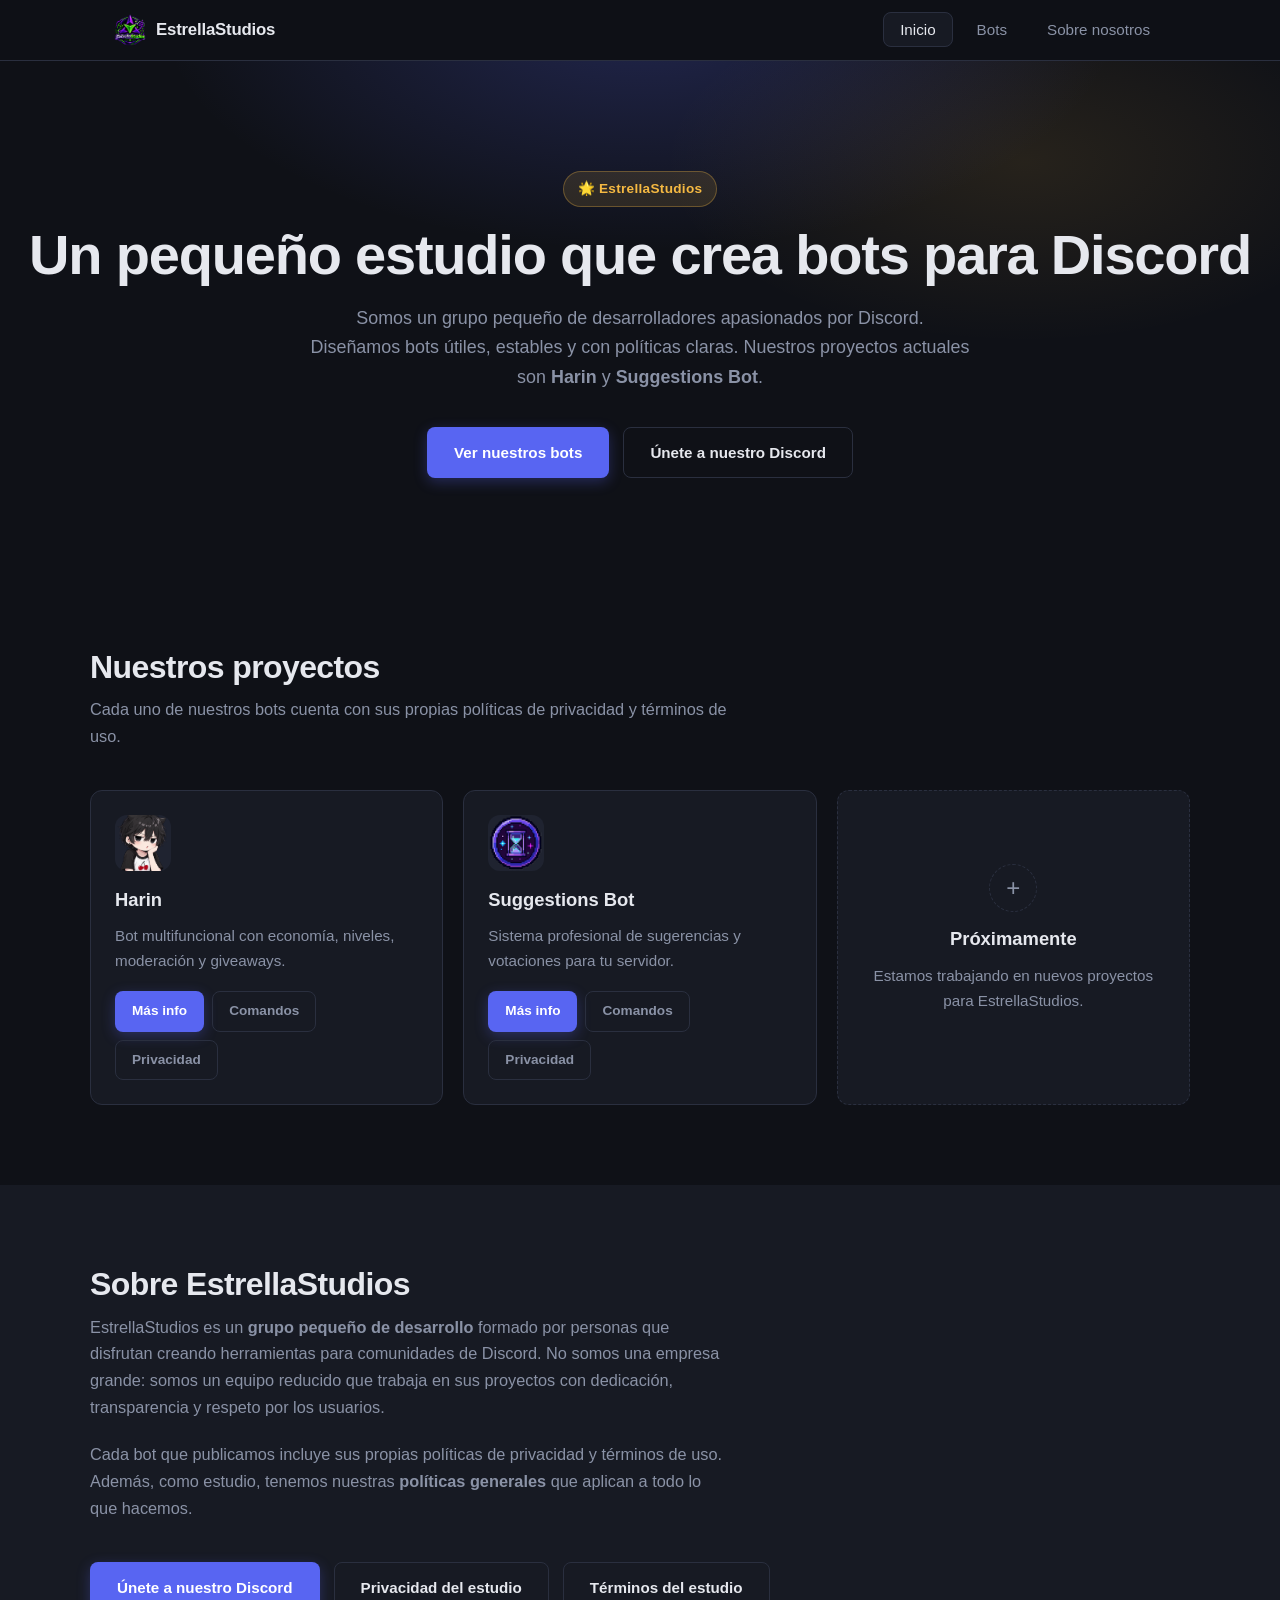
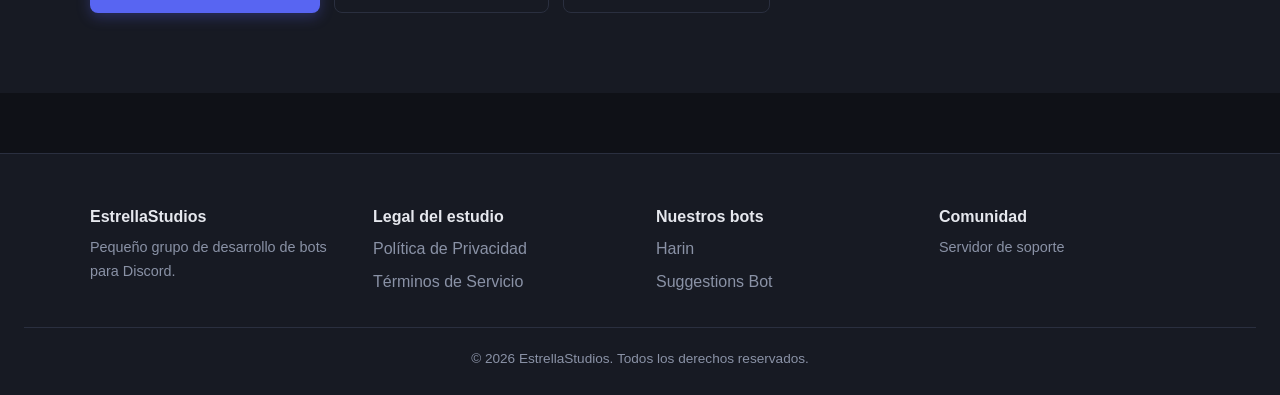
==== commit 940835eb: "suggestion bot" ====
--- a/index.html
+++ b/index.html
@@ -4,7 +4,7 @@
     <meta charset="UTF-8">
     <meta name="viewport" content="width=device-width, initial-scale=1.0">
     <title>EstrellaStudios — Bots para Discord</title>
-    <meta name="description" content="EstrellaStudios es un pequeño grupo de desarrollo que crea bots para Discord. Conoce Harin, nuestro bot multifuncional con economía, niveles, moderación y giveaways.">
+    <meta name="description" content="EstrellaStudios es un pequeño grupo de desarrollo que crea bots para Discord. Conoce Harin y Suggestions Bot.">
     <meta property="og:title" content="EstrellaStudios — Bots para Discord">
     <meta property="og:description" content="Pequeño grupo de desarrollo dedicado a crear bots para Discord.">
     <meta property="og:type" content="website">
@@ -35,14 +35,12 @@
             <p class="lead">
                 Somos un grupo pequeño de desarrolladores apasionados por Discord.
                 Diseñamos bots útiles, estables y con políticas claras.
-                Nuestro primer proyecto público es <strong>Harin</strong>: un bot
-                multifuncional con economía, niveles, moderación y giveaways.
+                Nuestros proyectos actuales son <strong>Harin</strong> y <strong>Suggestions Bot</strong>.
             </p>
             <div class="hero-actions">
-                <a href="bots/harin/" class="btn btn-primary">Conocer a Harin</a>
-                <a href="https://discord.com/oauth2/authorize?client_id=786265734493503530"
-                   class="btn btn-secondary" target="_blank" rel="noopener">
-                     Invitar a Harin
+                <a href="bots/" class="btn btn-primary">Ver nuestros bots</a>
+                <a href="https://discord.gg/yXWedmuSxE" class="btn btn-secondary" target="_blank" rel="noopener">
+                    Únete a nuestro Discord
                 </a>
             </div>
         </div>
@@ -50,12 +48,13 @@
 
     <section id="projects" class="section">
         <div class="container">
-            <h2 class="section-title">Nuestro proyecto</h2>
+            <h2 class="section-title">Nuestros proyectos</h2>
             <p class="section-subtitle">
                 Cada uno de nuestros bots cuenta con sus propias políticas de privacidad y términos de uso.
             </p>
 
             <div class="bot-grid">
+                <!-- Tarjeta Harin -->
                 <article class="bot-card">
                     <img src="assets/img/bots/harin.png" alt="Harin" class="bot-logo"
                          onerror="this.style.display='none'">
@@ -68,6 +67,20 @@
                     </div>
                 </article>
 
+                <!-- Tarjeta Suggestions Bot -->
+                <article class="bot-card">
+                    <img src="assets/img/bots/suggestions.png" alt="Suggestions Bot" class="bot-logo"
+                         onerror="this.style.display='none'">
+                    <h3>Suggestions Bot</h3>
+                    <p>Sistema profesional de sugerencias y votaciones para tu servidor.</p>
+                    <div class="bot-links">
+                        <a href="bots/suggestions/" class="btn btn-small btn-primary">Más info</a>
+                        <a href="bots/suggestions/commands.html" class="btn btn-small btn-ghost">Comandos</a>
+                        <a href="bots/suggestions/privacy.html" class="btn btn-small btn-ghost">Privacidad</a>
+                    </div>
+                </article>
+
+                <!-- Placeholder -->
                 <article class="bot-card bot-card-placeholder">
                     <div class="placeholder-icon">+</div>
                     <h3>Próximamente</h3>
@@ -115,11 +128,10 @@
                 </ul>
             </div>
             <div>
-                <strong>Nuestro bot</strong>
+                <strong>Nuestros bots</strong>
                 <ul>
                     <li><a href="bots/harin/">Harin</a></li>
-                    <li><a href="bots/harin/commands.html">Comandos de Harin</a></li>
-                    <li><a href="bots/harin/privacy.html">Privacidad de Harin</a></li>
+                    <li><a href="bots/suggestions/">Suggestions Bot</a></li>
                 </ul>
             </div>
             <div>
